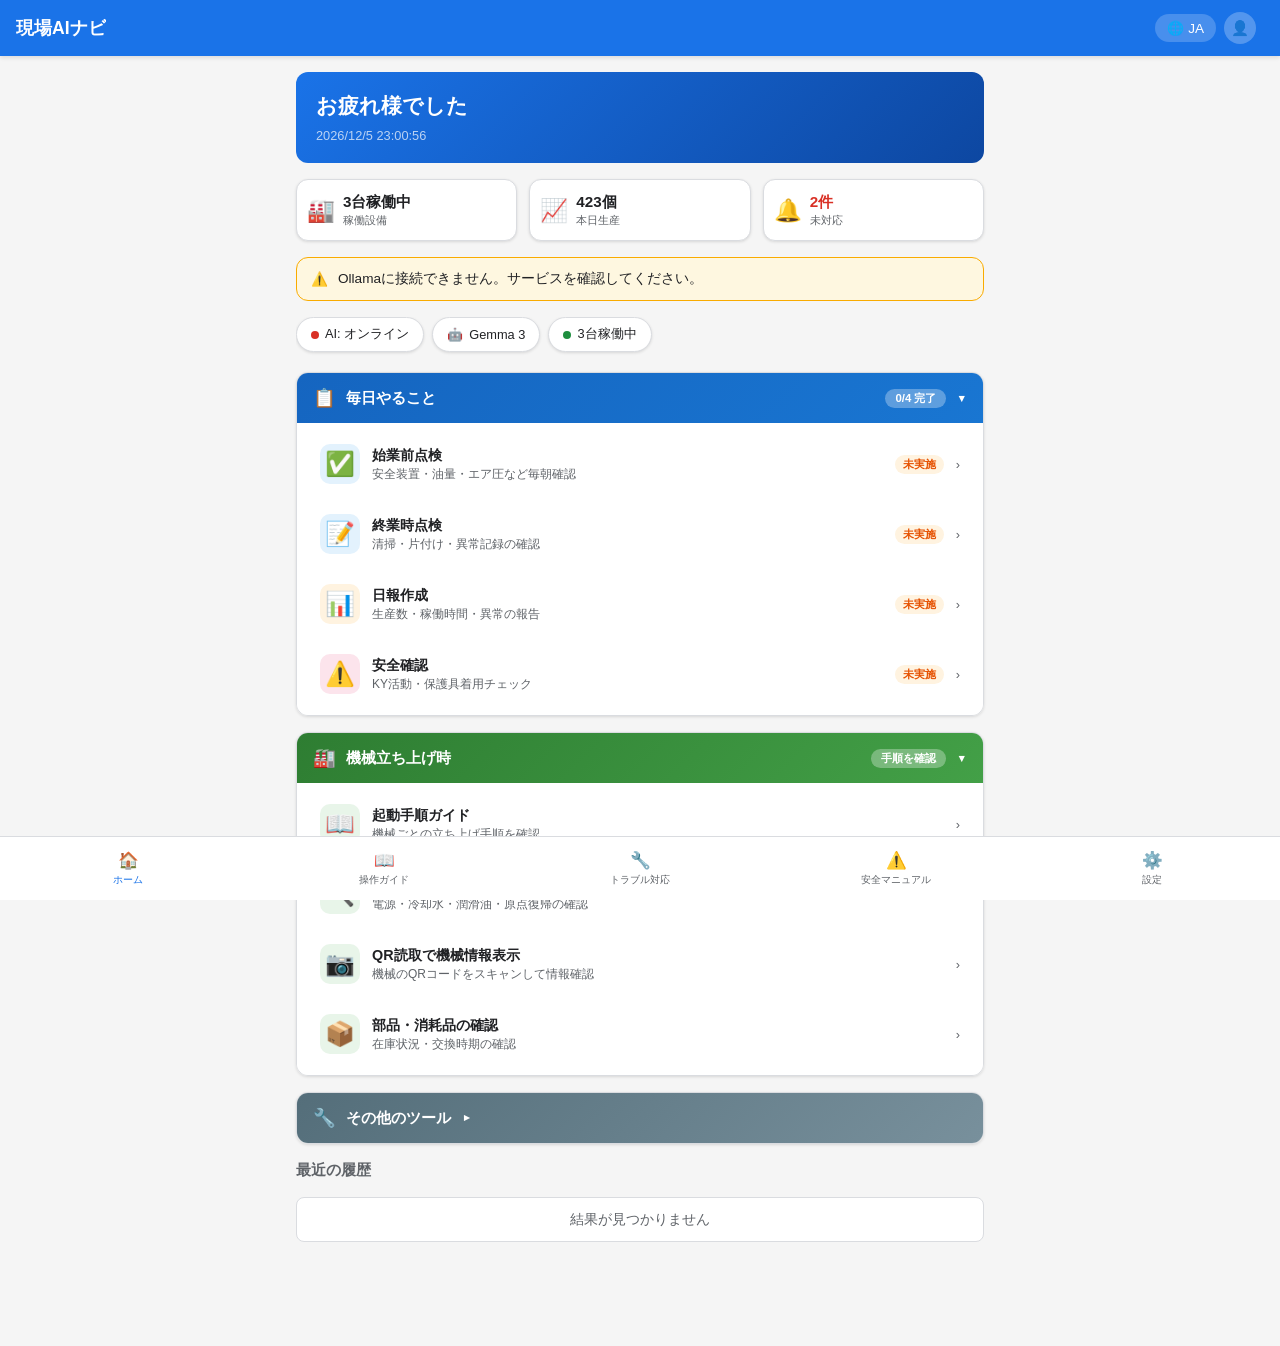
==== app/index.html @ f4dd7ce7 "Initial commit: Genba AI Navi - 製造現場向けAIナビポータル Google Map統合、拠点管理、ダッシュボード、チャット、チェックリスト等を含む  Co-Author" ====
<!DOCTYPE html>
<html lang="ja">
<head>
  <meta charset="UTF-8">
  <meta name="viewport" content="width=device-width, initial-scale=1.0, maximum-scale=1.0, user-scalable=no">
  <title>現場AIナビ</title>
  <link rel="stylesheet" href="css/style.css">
  <link rel="stylesheet" href="css/layout.css">
  <style>
    /* v2 additions */
    .user-info {
      display: flex;
      align-items: center;
      gap: 8px;
    }

    .user-avatar {
      width: 32px;
      height: 32px;
      border-radius: 50%;
      background: rgba(255,255,255,0.25);
      display: flex;
      align-items: center;
      justify-content: center;
      font-size: 0.9em;
      cursor: pointer;
    }

    .user-name {
      font-size: 0.8em;
      max-width: 80px;
      overflow: hidden;
      text-overflow: ellipsis;
      white-space: nowrap;
    }

    .greeting-card {
      background: linear-gradient(135deg, var(--primary), #0d47a1);
      color: #fff;
      border-radius: var(--radius);
      padding: 20px;
    }

    .greeting-card h2 { font-size: 1.3em; margin-bottom: 4px; }
    .greeting-card .greeting-sub { font-size: 0.85em; opacity: 0.85; }
    .greeting-card .greeting-time { font-size: 0.8em; opacity: 0.7; margin-top: 8px; }

    /* status-bar layout via l-scroll-x */
    .status-bar {
    }

    .status-chip {
      display: flex;
      align-items: center;
      gap: 6px;
      padding: 8px 14px;
      background: var(--bg-card);
      border: 1px solid var(--border);
      border-radius: 20px;
      font-size: 0.8em;
      white-space: nowrap;
      box-shadow: var(--shadow);
    }

    .status-dot {
      width: 8px;
      height: 8px;
      border-radius: 50%;
    }

    .status-dot.green { background: var(--success); }
    .status-dot.yellow { background: var(--warning); }
    .status-dot.red { background: var(--danger); }

    .section-header {
      display: flex;
      align-items: center;
      justify-content: space-between;
    }

    .section-header h3 {
      font-size: 0.95em;
      color: var(--text-secondary);
    }

    .section-header a {
      font-size: 0.8em;
      color: var(--primary);
      text-decoration: none;
    }

    .alert-banner {
      background: #fef7e0;
      border: 1px solid #f9ab00;
      border-radius: var(--radius);
      padding: 12px 14px;
      display: flex;
      align-items: center;
      gap: 10px;
      font-size: 0.85em;
    }

    .alert-banner.hidden { display: none; }

    [data-theme="dark"] .alert-banner {
      background: #3e2e00;
      border-color: #f9ab00;
    }

    .user-menu {
      position: fixed;
      top: var(--layout-header-height);
      right: 8px;
      background: var(--bg-card);
      border: 1px solid var(--border);
      border-radius: var(--radius);
      box-shadow: 0 4px 16px rgba(0,0,0,0.15);
      z-index: 150;
      min-width: 200px;
      padding: 8px 0;
    }

    .user-menu.hidden { display: none; }

    .user-menu-header {
      padding: 12px 16px;
      border-bottom: 1px solid var(--border);
    }

    .user-menu-header .menu-name { font-weight: 600; font-size: 0.95em; }
    .user-menu-header .menu-role { font-size: 0.8em; color: var(--text-secondary); }

    .user-menu-item {
      display: block;
      width: 100%;
      padding: 10px 16px;
      background: none;
      border: none;
      text-align: left;
      cursor: pointer;
      font-size: 0.9em;
      color: var(--text);
    }

    .user-menu-item:hover { background: var(--bg); }
    .user-menu-item.danger { color: var(--danger); }

    /* Factory Status Widget — layout via l-grid-3 */
    .factory-status-widget {
    }

    .factory-stat {
      display: flex;
      align-items: center;
      gap: 8px;
      background: var(--bg-card);
      border: 1px solid var(--border);
      border-radius: var(--radius);
      padding: 12px 10px;
      box-shadow: var(--shadow);
    }

    .factory-stat-icon {
      font-size: 1.4em;
    }

    .factory-stat-body {
      display: flex;
      flex-direction: column;
    }

    .factory-stat-value {
      font-size: 0.95em;
      font-weight: 700;
      color: var(--text);
    }

    .factory-stat-value.status-warn {
      color: var(--danger);
    }

    .factory-stat-label {
      font-size: 0.7em;
      color: var(--text-secondary);
    }

    /* Task Category Sections */
    .task-category {
      border-radius: var(--radius);
      overflow: hidden;
      border: 1px solid var(--border);
      box-shadow: var(--shadow);
    }

    .task-category-header {
      display: flex;
      align-items: center;
      gap: 10px;
      padding: 14px 16px;
      font-weight: 700;
      font-size: 0.95em;
      cursor: pointer;
      user-select: none;
    }

    .task-category-header .cat-icon {
      font-size: 1.2em;
    }

    .task-category-header .cat-badge {
      margin-left: auto;
      font-size: 0.75em;
      font-weight: 600;
      padding: 2px 10px;
      border-radius: 12px;
      background: rgba(255,255,255,0.3);
    }

    .task-category-header .cat-chevron {
      font-size: 0.7em;
      transition: transform 0.2s;
    }

    .task-category.collapsed .cat-chevron {
      transform: rotate(-90deg);
    }

    .task-category.collapsed .task-category-body {
      display: none;
    }

    .task-category-body {
      padding: 8px;
      background: var(--bg-card);
    }

    /* Daily tasks - blue theme */
    .task-category.daily .task-category-header {
      background: linear-gradient(135deg, #1565c0, #1976d2);
      color: #fff;
    }

    /* Machine startup tasks - green theme */
    .task-category.startup .task-category-header {
      background: linear-gradient(135deg, #2e7d32, #43a047);
      color: #fff;
    }

    /* Other tools - gray theme */
    .task-category.tools .task-category-header {
      background: linear-gradient(135deg, #546e7a, #78909c);
      color: #fff;
    }

    /* Task items inside categories */
    .task-item {
      display: flex;
      align-items: center;
      gap: 12px;
      padding: 12px 14px;
      background: var(--bg-card);
      border-radius: 8px;
      margin-bottom: 4px;
      cursor: pointer;
      transition: background 0.15s;
      text-decoration: none;
      color: var(--text);
      border: 1px solid transparent;
    }

    .task-item:last-child { margin-bottom: 0; }

    .task-item:hover, .task-item:active {
      background: var(--bg);
      border-color: var(--border);
    }

    .task-item-icon {
      font-size: 1.5em;
      width: 40px;
      height: 40px;
      display: flex;
      align-items: center;
      justify-content: center;
      border-radius: 10px;
      flex-shrink: 0;
    }

    .task-item-icon.blue { background: #e3f2fd; }
    .task-item-icon.green { background: #e8f5e9; }
    .task-item-icon.orange { background: #fff3e0; }
    .task-item-icon.red { background: #fce4ec; }
    .task-item-icon.purple { background: #f3e5f5; }
    .task-item-icon.gray { background: #eceff1; }

    [data-theme="dark"] .task-item-icon.blue { background: #0d47a133; }
    [data-theme="dark"] .task-item-icon.green { background: #1b5e2033; }
    [data-theme="dark"] .task-item-icon.orange { background: #e6510033; }
    [data-theme="dark"] .task-item-icon.red { background: #b7131333; }
    [data-theme="dark"] .task-item-icon.purple { background: #6a1b9a33; }
    [data-theme="dark"] .task-item-icon.gray { background: #37474f33; }

    .task-item-body {
      flex: 1;
      min-width: 0;
    }

    .task-item-title {
      font-weight: 600;
      font-size: 0.9em;
      margin-bottom: 2px;
    }

    .task-item-desc {
      font-size: 0.75em;
      color: var(--text-secondary);
      line-height: 1.3;
    }

    .task-item-arrow {
      color: var(--text-secondary);
      font-size: 0.8em;
      flex-shrink: 0;
    }

    /* Status tag in task item */
    .task-status {
      font-size: 0.7em;
      padding: 2px 8px;
      border-radius: 10px;
      font-weight: 600;
      flex-shrink: 0;
    }

    .task-status.pending {
      background: #fff3e0;
      color: #e65100;
    }

    .task-status.done {
      background: #e8f5e9;
      color: #2e7d32;
    }

    [data-theme="dark"] .task-status.pending {
      background: #e6510033;
      color: #ffb74d;
    }

    [data-theme="dark"] .task-status.done {
      background: #1b5e2033;
      color: #81c784;
    }
  </style>
</head>
<body>
  <!-- Header -->
  <header class="l-header">
    <div class="l-header__left">
      <span class="l-header__title" id="header-title">現場AIナビ</span>
    </div>
    <div class="l-header__actions">
      <button id="lang-btn" class="icon-btn" aria-label="言語切替">
        <span class="lang-icon">🌐</span>
        <span id="current-lang">JA</span>
      </button>
      <div class="user-info" id="user-info">
        <div class="user-avatar" id="user-avatar-btn">👤</div>
        <span class="user-name" id="user-name-display"></span>
      </div>
    </div>
  </header>

  <!-- User Menu Dropdown (z-index: 150) -->
  <div class="user-menu hidden" id="user-menu">
    <div class="user-menu-header">
      <div class="menu-name" id="menu-user-name">--</div>
      <div class="menu-role" id="menu-user-role">--</div>
    </div>
    <button class="user-menu-item" data-page="settings">⚙️ 設定</button>
    <button class="user-menu-item danger" id="logout-btn">🚪 ログアウト</button>
  </div>

  <!-- Language Selector Modal -->
  <div id="lang-modal" class="modal hidden">
    <div class="modal-content">
      <h2 id="lang-modal-title">言語 / Language</h2>
      <div class="lang-options">
        <button class="lang-option" data-lang="ja">🇯🇵 日本語</button>
        <button class="lang-option" data-lang="en">🇺🇸 English</button>
        <button class="lang-option" data-lang="th">🇹🇭 ภาษาไทย</button>
        <button class="lang-option" data-lang="vi">🇻🇳 Tiếng Việt</button>
      </div>
      <button id="lang-modal-close" class="btn-secondary" data-i18n="common.close">閉じる</button>
    </div>
  </div>

  <!-- Main Content -->
  <main class="l-page l-page--has-nav">
    <!-- Home Page -->
    <section id="page-home" class="page active l-page__content">
      <!-- Greeting Card -->
      <div class="greeting-card">
        <h2 id="greeting-text">お疲れ様です</h2>
        <div class="greeting-sub" id="greeting-name"></div>
        <div class="greeting-time" id="greeting-time"></div>
      </div>

      <!-- Factory Status Widget -->
      <div class="factory-status-widget l-grid-3">
        <div class="factory-stat">
          <span class="factory-stat-icon">🏭</span>
          <div class="factory-stat-body">
            <span class="factory-stat-value">3台稼働中</span>
            <span class="factory-stat-label">稼働設備</span>
          </div>
        </div>
        <div class="factory-stat">
          <span class="factory-stat-icon">📈</span>
          <div class="factory-stat-body">
            <span class="factory-stat-value">423個</span>
            <span class="factory-stat-label">本日生産</span>
          </div>
        </div>
        <div class="factory-stat">
          <span class="factory-stat-icon">🔔</span>
          <div class="factory-stat-body">
            <span class="factory-stat-value status-warn">2件</span>
            <span class="factory-stat-label">未対応</span>
          </div>
        </div>
      </div>

      <!-- Alert Banner -->
      <div class="alert-banner hidden" id="alert-banner">
        <span>⚠️</span>
        <span id="alert-text"></span>
      </div>

      <!-- Status Bar -->
      <div class="status-bar l-scroll-x">
        <div class="status-chip">
          <span class="status-dot green"></span>
          <span>AI: <span data-i18n-dynamic="status_online">オンライン</span></span>
        </div>
        <div class="status-chip" id="status-model">
          <span>🤖</span>
          <span id="status-model-name">Gemma 3</span>
        </div>
        <div class="status-chip" id="status-machines">
          <span class="status-dot green"></span>
          <span id="status-machines-text">3台稼働中</span>
        </div>
      </div>

      <!-- Daily Tasks -->
      <div class="task-category daily" id="cat-daily">
        <div class="task-category-header">
          <span class="cat-icon">📋</span>
          <span>毎日やること</span>
          <span class="cat-badge" id="daily-badge">0/4 完了</span>
          <span class="cat-chevron">▼</span>
        </div>
        <div class="task-category-body">
          <a class="task-item" href="pages/checklist.html?type=pre-shift">
            <div class="task-item-icon blue">✅</div>
            <div class="task-item-body">
              <div class="task-item-title">始業前点検</div>
              <div class="task-item-desc">安全装置・油量・エア圧など毎朝確認</div>
            </div>
            <span class="task-status pending" id="status-preshift">未実施</span>
            <span class="task-item-arrow">›</span>
          </a>
          <a class="task-item" href="pages/checklist.html?type=end-shift">
            <div class="task-item-icon blue">📝</div>
            <div class="task-item-body">
              <div class="task-item-title">終業時点検</div>
              <div class="task-item-desc">清掃・片付け・異常記録の確認</div>
            </div>
            <span class="task-status pending" id="status-endshift">未実施</span>
            <span class="task-item-arrow">›</span>
          </a>
          <a class="task-item" href="pages/report.html">
            <div class="task-item-icon orange">📊</div>
            <div class="task-item-body">
              <div class="task-item-title">日報作成</div>
              <div class="task-item-desc">生産数・稼働時間・異常の報告</div>
            </div>
            <span class="task-status pending" id="status-report">未実施</span>
            <span class="task-item-arrow">›</span>
          </a>
          <a class="task-item" onclick="navigateTo('safety'); return false;" href="#">
            <div class="task-item-icon red">⚠️</div>
            <div class="task-item-body">
              <div class="task-item-title">安全確認</div>
              <div class="task-item-desc">KY活動・保護具着用チェック</div>
            </div>
            <span class="task-status pending" id="status-safety">未実施</span>
            <span class="task-item-arrow">›</span>
          </a>
        </div>
      </div>

      <!-- Machine Startup Tasks -->
      <div class="task-category startup" id="cat-startup">
        <div class="task-category-header">
          <span class="cat-icon">🏭</span>
          <span>機械立ち上げ時</span>
          <span class="cat-badge" id="startup-badge">手順を確認</span>
          <span class="cat-chevron">▼</span>
        </div>
        <div class="task-category-body">
          <a class="task-item" onclick="navigateTo('guide'); return false;" href="#">
            <div class="task-item-icon green">📖</div>
            <div class="task-item-body">
              <div class="task-item-title">起動手順ガイド</div>
              <div class="task-item-desc">機械ごとの立ち上げ手順を確認</div>
            </div>
            <span class="task-item-arrow">›</span>
          </a>
          <a class="task-item" href="pages/checklist.html?type=startup">
            <div class="task-item-icon green">🔍</div>
            <div class="task-item-body">
              <div class="task-item-title">起動前チェックリスト</div>
              <div class="task-item-desc">電源・冷却水・潤滑油・原点復帰の確認</div>
            </div>
            <span class="task-item-arrow">›</span>
          </a>
          <a class="task-item" href="pages/qr.html">
            <div class="task-item-icon green">📷</div>
            <div class="task-item-body">
              <div class="task-item-title">QR読取で機械情報表示</div>
              <div class="task-item-desc">機械のQRコードをスキャンして情報確認</div>
            </div>
            <span class="task-item-arrow">›</span>
          </a>
          <a class="task-item" href="pages/parts.html">
            <div class="task-item-icon green">📦</div>
            <div class="task-item-body">
              <div class="task-item-title">部品・消耗品の確認</div>
              <div class="task-item-desc">在庫状況・交換時期の確認</div>
            </div>
            <span class="task-item-arrow">›</span>
          </a>
        </div>
      </div>

      <!-- Other Tools -->
      <div class="task-category tools collapsed" id="cat-tools">
        <div class="task-category-header">
          <span class="cat-icon">🔧</span>
          <span>その他のツール</span>
          <span class="cat-chevron">▼</span>
        </div>
        <div class="task-category-body">
          <a class="task-item" onclick="navigateTo('troubleshoot'); return false;" href="#">
            <div class="task-item-icon orange">🔧</div>
            <div class="task-item-body">
              <div class="task-item-title">トラブル対応</div>
              <div class="task-item-desc">AIがトラブルの原因と対策を提案</div>
            </div>
            <span class="task-item-arrow">›</span>
          </a>
          <a class="task-item" href="pages/chat.html">
            <div class="task-item-icon purple">🤖</div>
            <div class="task-item-body">
              <div class="task-item-title">AIチャット</div>
              <div class="task-item-desc">何でも質問できるAIアシスタント</div>
            </div>
            <span class="task-item-arrow">›</span>
          </a>
          <a class="task-item" href="pages/dashboard.html">
            <div class="task-item-icon blue">📊</div>
            <div class="task-item-body">
              <div class="task-item-title">ダッシュボード</div>
              <div class="task-item-desc">稼働状況・生産実績の一覧</div>
            </div>
            <span class="task-item-arrow">›</span>
          </a>
          <a class="task-item" href="pages/trouble-history.html">
            <div class="task-item-icon gray">📋</div>
            <div class="task-item-body">
              <div class="task-item-title">トラブル履歴</div>
              <div class="task-item-desc">過去のトラブルと対策を検索</div>
            </div>
            <span class="task-item-arrow">›</span>
          </a>
          <a class="task-item" href="pages/maintenance-contact.html">
            <div class="task-item-icon orange">🔧</div>
            <div class="task-item-body">
              <div class="task-item-title">保全連絡</div>
              <div class="task-item-desc">保全担当への連絡・依頼</div>
            </div>
            <span class="task-item-arrow">›</span>
          </a>
          <a class="task-item" href="pages/multisite.html">
            <div class="task-item-icon gray">🏢</div>
            <div class="task-item-body">
              <div class="task-item-title">マルチサイト管理</div>
              <div class="task-item-desc">複数拠点の状況確認</div>
            </div>
            <span class="task-item-arrow">›</span>
          </a>
          <a class="task-item" onclick="navigateTo('settings'); return false;" href="#">
            <div class="task-item-icon gray">⚙️</div>
            <div class="task-item-body">
              <div class="task-item-title">設定</div>
              <div class="task-item-desc">言語・テーマ・AI設定</div>
            </div>
            <span class="task-item-arrow">›</span>
          </a>
        </div>
      </div>

      <!-- Recent History -->
      <div class="section-header">
        <h3 data-i18n="home.recent">最近の履歴</h3>
      </div>
      <ul id="recent-list" class="recent-list">
        <li class="empty-state" data-i18n="common.no_results">結果が見つかりません</li>
      </ul>
    </section>

    <!-- Guide Page -->
    <section id="page-guide" class="page l-page__content">
      <h2 data-i18n="guide.title">機械操作ガイド</h2>
      <div class="search-bar">
        <input type="search" id="guide-search" data-i18n-placeholder="guide.search_placeholder" placeholder="機械名・型番で検索...">
      </div>
      <div id="machine-list" class="card-list"></div>
      <div id="guide-detail" class="guide-detail hidden">
        <button class="btn-back" data-i18n="common.back">戻る</button>
        <div id="guide-steps"></div>
      </div>
    </section>

    <!-- Troubleshoot Page -->
    <section id="page-troubleshoot" class="page l-page__content">
      <h2 data-i18n="troubleshoot.title">トラブルシューティング</h2>
      <div class="chat-container">
        <div id="chat-messages" class="chat-messages">
          <div class="chat-empty-state">
            <span class="chat-empty-state__icon">🤖</span>
            <p class="chat-empty-state__text">機械の症状やトラブルを入力すると、<br>AIが対応方法をアドバイスします</p>
          </div>
        </div>
        <div class="chat-input-area">
          <textarea id="chat-input" rows="2" data-i18n-placeholder="troubleshoot.input_placeholder" placeholder="症状や問題を入力してください..."></textarea>
          <div class="chat-buttons">
            <button id="btn-voice" class="icon-btn voice-btn" aria-label="音声入力">
              <span>🎤</span>
            </button>
            <button id="btn-send" class="btn-primary" data-i18n="troubleshoot.ask_ai">AIに質問</button>
          </div>
        </div>
      </div>
    </section>

    <!-- Safety Page -->
    <section id="page-safety" class="page l-page__content">
      <h2 data-i18n="safety.title">安全マニュアル</h2>
      <div class="search-bar">
        <input type="search" id="safety-search" data-i18n-placeholder="safety.search_placeholder" placeholder="マニュアルを検索...">
      </div>
      <div class="safety-categories l-grid-3">
        <div class="safety-card" data-category="emergency">
          <span class="safety-icon">🚨</span>
          <span data-i18n="safety.emergency">緊急時の対応</span>
        </div>
        <div class="safety-card" data-category="daily">
          <span class="safety-icon">✅</span>
          <span data-i18n="safety.daily_check">日常点検</span>
        </div>
        <div class="safety-card" data-category="equipment">
          <span class="safety-icon">🦺</span>
          <span data-i18n="safety.protective_equipment">保護具</span>
        </div>
      </div>
      <div id="safety-docs" class="card-list"></div>
    </section>

    <!-- Settings Page -->
    <section id="page-settings" class="page l-page__content">
      <h2 data-i18n="settings.title">設定</h2>
      <div class="settings-list">
        <div class="setting-item">
          <label data-i18n="settings.language">言語</label>
          <select id="setting-lang">
            <option value="ja">日本語</option>
            <option value="en">English</option>
            <option value="th">ภาษาไทย</option>
            <option value="vi">Tiếng Việt</option>
          </select>
        </div>
        <div class="setting-item">
          <label data-i18n="settings.font_size">文字サイズ</label>
          <select id="setting-fontsize">
            <option value="small">Small</option>
            <option value="medium" selected>Medium</option>
            <option value="large">Large</option>
            <option value="xlarge">XL</option>
          </select>
        </div>
        <div class="setting-item">
          <label data-i18n="settings.dark_mode">ダークモード</label>
          <label class="toggle">
            <input type="checkbox" id="setting-darkmode">
            <span class="toggle-slider"></span>
          </label>
        </div>
        <div class="setting-item">
          <label data-i18n="settings.voice_enabled">音声読み上げ</label>
          <label class="toggle">
            <input type="checkbox" id="setting-voice" checked>
            <span class="toggle-slider"></span>
          </label>
        </div>
        <div class="setting-item">
          <label data-i18n="settings.voice_speed">読み上げ速度</label>
          <input type="range" id="setting-voice-speed" min="0.5" max="2" step="0.1" value="1">
        </div>
        <div class="setting-item">
          <label data-i18n="settings.ai_model">AIモデル</label>
          <select id="setting-model">
            <option value="gemma3:latest">Gemma 3 (4B)</option>
            <option value="llama3.1:8b">Llama 3.1 (8B)</option>
            <option value="qwen2.5vl:7b">Qwen 2.5 VL (7B)</option>
          </select>
        </div>
      </div>
    </section>
  </main>

  <!-- Bottom Navigation -->
  <nav class="l-nav">
    <button class="nav-item active" data-page="home">
      <span class="nav-icon">🏠</span>
      <span data-i18n="nav.home">ホーム</span>
    </button>
    <button class="nav-item" data-page="guide">
      <span class="nav-icon">📖</span>
      <span data-i18n="nav.guide">操作ガイド</span>
    </button>
    <button class="nav-item" data-page="troubleshoot">
      <span class="nav-icon">🔧</span>
      <span data-i18n="nav.troubleshoot">トラブル対応</span>
    </button>
    <button class="nav-item" data-page="safety">
      <span class="nav-icon">⚠️</span>
      <span data-i18n="nav.safety">安全マニュアル</span>
    </button>
    <button class="nav-item" data-page="settings">
      <span class="nav-icon">⚙️</span>
      <span data-i18n="nav.settings">設定</span>
    </button>
  </nav>

  <script src="js/main.js"></script>
  <script>
    // ========== v2: Session & User ==========
    (function initV2() {
      const session = JSON.parse(localStorage.getItem('genba-session') || 'null');

      // User display
      if (session) {
        document.getElementById('user-name-display').textContent = session.name;
        document.getElementById('menu-user-name').textContent = session.name;
        const roleLabels = {
          operator: 'オペレーター', leader: 'ラインリーダー',
          maintenance: '保全担当', manager: '管理者',
        };
        document.getElementById('menu-user-role').textContent =
          `${session.id} / ${roleLabels[session.role] || session.role}`;
      }

      // Greeting with time
      const hour = new Date().getHours();
      const greetings = {
        ja: hour < 12 ? 'おはようございます' : hour < 18 ? 'お疲れ様です' : 'お疲れ様でした',
        en: hour < 12 ? 'Good morning' : hour < 18 ? 'Good afternoon' : 'Good evening',
        th: hour < 12 ? 'สวัสดีตอนเช้า' : hour < 18 ? 'สวัสดีตอนบ่าย' : 'สวัสดีตอนเย็น',
        vi: hour < 12 ? 'Chào buổi sáng' : hour < 18 ? 'Chào buổi chiều' : 'Chào buổi tối',
      };

      const lang = state.lang;
      document.getElementById('greeting-text').textContent = greetings[lang] || greetings.ja;
      document.getElementById('greeting-name').textContent = session ? session.name : '';
      document.getElementById('greeting-time').textContent = new Date().toLocaleString(
        lang === 'ja' ? 'ja-JP' : lang === 'th' ? 'th-TH' : lang === 'vi' ? 'vi-VN' : 'en-US'
      );

      // Model name in status bar
      const modelNames = {
        'gemma3:latest': 'Gemma 3',
        'llama3.1:8b': 'Llama 3.1',
        'qwen2.5vl:7b': 'Qwen 2.5 VL',
      };
      document.getElementById('status-model-name').textContent =
        modelNames[state.aiModel] || state.aiModel;

      // Check Ollama status
      fetch('http://localhost:11434/api/tags')
        .then(r => r.json())
        .then(() => {
          // Online - already shows green
        })
        .catch(() => {
          const chip = document.querySelector('.status-chip .status-dot.green');
          if (chip) { chip.classList.remove('green'); chip.classList.add('red'); }
          const banner = document.getElementById('alert-banner');
          const alertText = document.getElementById('alert-text');
          banner.classList.remove('hidden');
          alertText.textContent = lang === 'ja' ? 'Ollamaに接続できません。サービスを確認してください。'
            : lang === 'th' ? 'ไม่สามารถเชื่อมต่อ Ollama ได้ กรุณาตรวจสอบ'
            : lang === 'vi' ? 'Không thể kết nối Ollama. Vui lòng kiểm tra.'
            : 'Cannot connect to Ollama. Please check the service.';
        });

      // User menu toggle
      const avatarBtn = document.getElementById('user-avatar-btn');
      const userMenu = document.getElementById('user-menu');
      avatarBtn.addEventListener('click', () => userMenu.classList.toggle('hidden'));
      document.addEventListener('click', (e) => {
        if (!userMenu.contains(e.target) && e.target !== avatarBtn) {
          userMenu.classList.add('hidden');
        }
      });

      // Settings item in user menu
      userMenu.querySelector('[data-page="settings"]').addEventListener('click', () => {
        navigateTo('settings');
        userMenu.classList.add('hidden');
      });

      // Logout
      document.getElementById('logout-btn').addEventListener('click', () => {
        localStorage.removeItem('genba-session');
        window.location.href = 'login.html';
      });

      // ===== Collapsible category headers (event delegation) =====
      document.querySelectorAll('.task-category-header').forEach(header => {
        header.addEventListener('click', () => header.parentElement.classList.toggle('collapsed'));
      });

      // ===== Daily task status check =====
      (function checkDailyStatus() {
        const today = new Date().toISOString().slice(0, 10);
        const checklists = JSON.parse(localStorage.getItem('genba-checklists') || '[]');

        // Single pass through checklists for both types
        const doneTypes = new Set();
        for (const c of checklists) {
          if (c.date && c.date.startsWith(today)) doneTypes.add(c.type);
        }

        const reportDone = JSON.parse(localStorage.getItem('genba-reports') || '[]')
          .some(r => r.type === 'daily' && r.date && r.date.startsWith(today));
        const safetyDone = localStorage.getItem('genba-safety-' + today) === 'done';

        const tasks = [
          { id: 'status-preshift', done: doneTypes.has('pre-shift') },
          { id: 'status-endshift', done: doneTypes.has('end-shift') },
          { id: 'status-report', done: reportDone },
          { id: 'status-safety', done: safetyDone },
        ];

        let doneCount = 0;
        for (const t of tasks) {
          const el = document.getElementById(t.id);
          el.textContent = t.done ? '完了' : '未実施';
          el.className = 'task-status ' + (t.done ? 'done' : 'pending');
          if (t.done) doneCount++;
        }

        document.getElementById('daily-badge').textContent =
          doneCount + '/' + tasks.length + ' 完了';
      })();
    })();
  </script>
</body>
</html>
---- app/css/style.css ----
/* ========== CSS Variables ========== */
:root {
  --primary: #1a73e8;
  --primary-dark: #1557b0;
  --danger: #d93025;
  --warning: #f9ab00;
  --success: #1e8e3e;
  --bg: #f5f5f5;
  --bg-card: #ffffff;
  --text: #202124;
  --text-secondary: #5f6368;
  --border: #dadce0;
  --shadow: 0 1px 3px rgba(0, 0, 0, 0.12);
  --radius: 12px;
  /* Layout heights defined in layout.css: --layout-header-height, --layout-nav-height */
  --font-size-base: 16px;
}

[data-theme="dark"] {
  --bg: #1a1a2e;
  --bg-card: #16213e;
  --text: #e0e0e0;
  --text-secondary: #a0a0a0;
  --border: #333;
  --shadow: 0 1px 3px rgba(0, 0, 0, 0.4);
}

[data-fontsize="small"] { --font-size-base: 14px; }
[data-fontsize="medium"] { --font-size-base: 16px; }
[data-fontsize="large"] { --font-size-base: 20px; }
[data-fontsize="xlarge"] { --font-size-base: 24px; }

/* ========== Reset & Base ========== */
html { scroll-behavior: smooth; }
* { margin: 0; padding: 0; box-sizing: border-box; }

body {
  font-family: -apple-system, BlinkMacSystemFont, "Hiragino Sans", "Noto Sans JP", sans-serif;
  font-size: var(--font-size-base);
  background: var(--bg);
  color: var(--text);
  min-height: 100vh;
  -webkit-text-size-adjust: 100%;
}

/* ========== Header (component styles) ========== */
#lang-btn {
  display: flex;
  align-items: center;
  gap: 4px;
  background: rgba(255, 255, 255, 0.2);
  border: none;
  color: #fff;
  padding: 6px 12px;
  border-radius: 20px;
  cursor: pointer;
  font-size: 0.85em;
}

.page {
  display: none !important;
  animation: fadeIn 0.2s ease;
}

.page.active { display: flex !important; flex-direction: column; }

@keyframes fadeIn {
  from { opacity: 0; transform: translateY(8px); }
  to { opacity: 1; transform: translateY(0); }
}

/* ========== Bottom Nav (component styles) ========== */

.nav-item {
  display: flex;
  flex-direction: column;
  align-items: center;
  gap: 2px;
  background: none;
  border: none;
  color: var(--text-secondary);
  cursor: pointer;
  padding: 8px 4px;
  font-size: 0.65em;
  transition: color 0.2s;
  min-width: 0;
  flex: 1;
}

.nav-item.active { color: var(--primary); }
.nav-icon { font-size: 1.6em; }

/* ========== Home Page ========== */
.greeting h2 {
  font-size: 1.4em;
  margin-bottom: 20px;
  padding-top: 8px;
}

.quick-actions h3,
.recent-section h3 {
  font-size: 0.95em;
  color: var(--text-secondary);
  margin-bottom: 12px;
}

.action-grid {
  display: grid;
  grid-template-columns: repeat(2, 1fr);
  gap: 12px;
  margin-bottom: 24px;
}

.action-card {
  display: flex;
  flex-direction: column;
  align-items: center;
  gap: 8px;
  padding: 20px 12px;
  background: var(--bg-card);
  border: 1px solid var(--border);
  border-radius: var(--radius);
  cursor: pointer;
  box-shadow: var(--shadow);
  font-size: 0.9em;
  color: var(--text);
  transition: transform 0.15s, box-shadow 0.15s, background 0.15s;
}

.action-card:hover {
  box-shadow: 0 4px 12px rgba(0, 0, 0, 0.15);
  background: var(--bg);
}

.action-card:active { transform: scale(0.97); }
.action-icon { font-size: 2em; }

.recent-list {
  list-style: none;
}

.recent-list li {
  padding: 12px;
  background: var(--bg-card);
  border-radius: 8px;
  margin-bottom: 8px;
  border: 1px solid var(--border);
  font-size: 0.9em;
  color: var(--text-secondary);
}

/* ========== Search Bar ========== */
.search-bar {
  /* margin handled by parent l-page__content gap */
}

.search-bar input {
  width: 100%;
  padding: 12px 16px;
  border: 1px solid var(--border);
  border-radius: var(--radius);
  font-size: 1em;
  background: var(--bg-card);
  color: var(--text);
}

/* ========== Card List ========== */
.card-list {
  display: flex;
  flex-direction: column;
  gap: 8px;
}

.card-item {
  display: flex;
  align-items: center;
  gap: 12px;
  padding: 14px;
  background: var(--bg-card);
  border: 1px solid var(--border);
  border-radius: var(--radius);
  cursor: pointer;
  box-shadow: var(--shadow);
  transition: transform 0.15s;
}

.card-item:active { transform: scale(0.98); }

.card-item .card-icon { font-size: 1.5em; }

.card-item .card-info {
  flex: 1;
}

.card-item .card-title {
  font-weight: 600;
  font-size: 0.95em;
}

.card-item .card-desc {
  font-size: 0.8em;
  color: var(--text-secondary);
  margin-top: 2px;
}

/* ========== Guide Detail ========== */
.guide-detail {
  margin-top: 16px;
}

.guide-detail.hidden { display: none; }

.step-card {
  background: var(--bg-card);
  border: 1px solid var(--border);
  border-radius: var(--radius);
  padding: 16px;
  margin-bottom: 12px;
  box-shadow: var(--shadow);
}

.step-number {
  display: inline-block;
  background: var(--primary);
  color: #fff;
  width: 28px;
  height: 28px;
  border-radius: 50%;
  text-align: center;
  line-height: 28px;
  font-size: 0.85em;
  font-weight: 600;
  margin-bottom: 8px;
}

.step-text {
  font-size: 0.95em;
  line-height: 1.6;
}

.step-media {
  margin-top: 12px;
}

.step-media img,
.step-media video {
  width: 100%;
  border-radius: 8px;
}

.btn-back {
  background: none;
  border: 1px solid var(--border);
  padding: 8px 16px;
  border-radius: 8px;
  cursor: pointer;
  color: var(--text);
  margin-bottom: 16px;
  font-size: 0.9em;
}

/* ========== Chat / Troubleshoot ========== */
.chat-container {
  display: flex;
  flex-direction: column;
  height: calc(100vh - var(--layout-header-height) - var(--layout-nav-height) - 80px);
}

.chat-messages {
  flex: 1;
  overflow-y: auto;
  padding: 8px 0;
  display: flex;
  flex-direction: column;
  gap: 12px;
}

.chat-empty-state {
  flex: 1;
  display: flex;
  flex-direction: column;
  align-items: center;
  justify-content: center;
  opacity: 0.5;
}

.chat-empty-state__icon {
  font-size: 3em;
  margin-bottom: 12px;
}

.chat-empty-state__text {
  text-align: center;
  font-size: 0.95em;
  line-height: 1.6;
  color: var(--text-secondary);
}

.chat-bubble {
  max-width: 85%;
  padding: 12px 16px;
  border-radius: 16px;
  font-size: 0.95em;
  line-height: 1.5;
  word-break: break-word;
}

.chat-bubble.user {
  align-self: flex-end;
  background: var(--primary);
  color: #fff;
  border-bottom-right-radius: 4px;
}

.chat-bubble.ai {
  align-self: flex-start;
  background: var(--bg-card);
  border: 1px solid var(--border);
  border-bottom-left-radius: 4px;
}

.chat-bubble.ai .read-aloud-btn {
  display: inline-block;
  margin-top: 8px;
  background: none;
  border: 1px solid var(--border);
  padding: 4px 10px;
  border-radius: 16px;
  cursor: pointer;
  font-size: 0.8em;
  color: var(--text-secondary);
}

.chat-bubble.thinking {
  align-self: flex-start;
  background: var(--bg-card);
  border: 1px solid var(--border);
  color: var(--text-secondary);
  font-style: italic;
}

.chat-input-area {
  padding: 12px 0;
  display: flex;
  flex-direction: column;
  gap: 8px;
}

#chat-input {
  width: 100%;
  padding: 12px;
  border: 1px solid var(--border);
  border-radius: var(--radius);
  resize: none;
  font-size: 1em;
  font-family: inherit;
  background: var(--bg-card);
  color: var(--text);
}

.chat-buttons {
  display: flex;
  gap: 8px;
  justify-content: flex-end;
}

.btn-primary {
  background: var(--primary);
  color: #fff;
  border: none;
  padding: 10px 20px;
  border-radius: var(--radius);
  cursor: pointer;
  font-size: 0.95em;
  font-weight: 500;
}

.btn-primary:active { background: var(--primary-dark); }

.btn-secondary {
  background: var(--bg-card);
  color: var(--text);
  border: 1px solid var(--border);
  padding: 10px 20px;
  border-radius: var(--radius);
  cursor: pointer;
  font-size: 0.95em;
}

.icon-btn {
  border: none;
  background: none;
  cursor: pointer;
  font-size: 1.2em;
  padding: 8px;
}

.voice-btn {
  background: var(--bg-card);
  border: 1px solid var(--border) !important;
  border-radius: 50%;
  width: 44px;
  height: 44px;
  display: flex;
  align-items: center;
  justify-content: center;
}

.voice-btn.recording {
  background: var(--danger);
  border-color: var(--danger) !important;
  animation: pulse 1s infinite;
}

@keyframes pulse {
  0%, 100% { transform: scale(1); }
  50% { transform: scale(1.1); }
}

/* ========== Safety Page ========== */
.safety-categories {
  display: grid;
  grid-template-columns: repeat(3, 1fr);
  gap: 8px;
}

.safety-card {
  display: flex;
  flex-direction: column;
  align-items: center;
  gap: 6px;
  padding: 16px 8px;
  background: var(--bg-card);
  border: 1px solid var(--border);
  border-radius: var(--radius);
  cursor: pointer;
  font-size: 0.8em;
  text-align: center;
  box-shadow: var(--shadow);
}

.safety-card.active {
  border-color: var(--primary);
  background: rgba(26, 115, 232, 0.08);
}

.safety-icon { font-size: 1.8em; }

/* ========== Settings Page ========== */
.settings-list {
  display: flex;
  flex-direction: column;
  gap: 4px;
}

.setting-item {
  display: flex;
  align-items: center;
  justify-content: space-between;
  padding: 14px 16px;
  background: var(--bg-card);
  border: 1px solid var(--border);
  border-radius: var(--radius);
}

.setting-item label:first-child {
  font-weight: 500;
  font-size: 0.95em;
}

.setting-item select,
.setting-item input[type="range"] {
  font-size: 0.9em;
  padding: 4px 8px;
  border: 1px solid var(--border);
  border-radius: 6px;
  background: var(--bg);
  color: var(--text);
}

/* Toggle Switch */
.toggle {
  position: relative;
  display: inline-block;
  width: 50px;
  height: 28px;
}

.toggle input { opacity: 0; width: 0; height: 0; }

.toggle-slider {
  position: absolute;
  cursor: pointer;
  inset: 0;
  background: #ccc;
  border-radius: 28px;
  transition: 0.3s;
}

.toggle-slider::before {
  content: "";
  position: absolute;
  width: 22px;
  height: 22px;
  left: 3px;
  bottom: 3px;
  background: #fff;
  border-radius: 50%;
  transition: 0.3s;
}

.toggle input:checked + .toggle-slider { background: var(--primary); }
.toggle input:checked + .toggle-slider::before { transform: translateX(22px); }

/* ========== Modal ========== */
.modal {
  position: fixed;
  inset: 0;
  background: rgba(0, 0, 0, 0.5);
  display: flex;
  align-items: center;
  justify-content: center;
  z-index: 200;
}

.modal.hidden { display: none; }

.modal-content {
  background: var(--bg-card);
  border-radius: var(--radius);
  padding: 24px;
  width: 90%;
  max-width: 360px;
  text-align: center;
}

.modal-content h2 {
  margin-bottom: 16px;
  font-size: 1.1em;
}

.lang-options {
  display: flex;
  flex-direction: column;
  gap: 8px;
  margin-bottom: 16px;
}

.lang-option {
  padding: 14px;
  border: 1px solid var(--border);
  border-radius: 8px;
  background: var(--bg);
  cursor: pointer;
  font-size: 1.05em;
  color: var(--text);
  transition: background 0.15s;
}

.lang-option:hover,
.lang-option.active {
  background: rgba(26, 115, 232, 0.1);
  border-color: var(--primary);
}

/* ========== Badge ========== */
.badge {
  display: inline-block;
  padding: 3px 10px;
  border-radius: 12px;
  font-size: 0.75em;
  font-weight: 600;
}

.badge.success { background: #e6f4ea; color: #1e8e3e; }
.badge.warning { background: #fef7e0; color: #e37400; }
.badge.danger { background: #fce8e6; color: #d93025; }
.badge.info { background: #e8f0fe; color: #1a73e8; }

[data-theme="dark"] .badge.success { background: #1b3a26; color: #81c995; }
[data-theme="dark"] .badge.warning { background: #3e2e00; color: #fdd663; }
[data-theme="dark"] .badge.danger { background: #3c1410; color: #f28b82; }
[data-theme="dark"] .badge.info { background: #1a2744; color: #8ab4f8; }

/* ========== Progress Bar ========== */
.progress-bar {
  height: 6px;
  background: var(--bg);
  border-radius: 3px;
  overflow: hidden;
}

.progress-fill {
  height: 100%;
  border-radius: 3px;
  background: var(--primary);
  transition: width 0.3s;
}

/* ========== Floating Action Button ========== */
.fab {
  position: fixed;
  bottom: calc(var(--layout-nav-height) + 16px);
  right: 16px;
  width: 56px;
  height: 56px;
  border-radius: 50%;
  background: var(--primary);
  color: #fff;
  border: none;
  box-shadow: 0 4px 12px rgba(0, 0, 0, 0.25);
  cursor: pointer;
  font-size: 1.5em;
  display: flex;
  align-items: center;
  justify-content: center;
  z-index: 90;
  transition: transform 0.2s, box-shadow 0.2s;
}

.fab:hover {
  transform: scale(1.08);
  box-shadow: 0 6px 20px rgba(0, 0, 0, 0.3);
}

.fab:active { transform: scale(0.95); }

/* ========== Chip ========== */
.chip {
  display: inline-flex;
  align-items: center;
  gap: 4px;
  padding: 4px 12px;
  border-radius: 16px;
  font-size: 0.75em;
  font-weight: 500;
  background: var(--bg);
  color: var(--text-secondary);
  border: 1px solid var(--border);
  white-space: nowrap;
}

.chip.active {
  background: rgba(26, 115, 232, 0.1);
  color: var(--primary);
  border-color: var(--primary);
}

/* ========== Print ========== */
/* Print styles handled by layout.css */

/* ========== Utilities ========== */
.hidden { display: none !important; }
.empty-state { text-align: center; color: var(--text-secondary); }
---- app/css/layout.css ----
/* ========================================
   Layout System — Genba AI Navi
   All l-* layout classes
   ======================================== */

/* ===== CSS Variables (Layout) ===== */
:root {
  --layout-header-height: 56px;
  --layout-nav-height: 64px;
}

/* ===== Layout Shell ===== */
.l-page {
  padding-top: calc(var(--layout-header-height) + env(safe-area-inset-top, 0px));
  padding-bottom: 16px;
  min-height: 100vh;
}

.l-page--has-nav {
  padding-bottom: calc(var(--layout-nav-height) + 16px);
}

.l-page--no-header {
  padding-top: 0;
}

.l-page__content {
  padding: 16px;
  display: flex;
  flex-direction: column;
  gap: 16px;
}

/* ===== Header ===== */
.l-header {
  position: fixed;
  top: 0;
  left: 0;
  right: 0;
  height: calc(var(--layout-header-height) + env(safe-area-inset-top, 0px));
  padding-top: env(safe-area-inset-top, 0px);
  display: flex;
  align-items: center;
  justify-content: space-between;
  padding-left: 16px;
  padding-right: 16px;
  background: var(--primary);
  color: #fff;
  z-index: 100;
  box-shadow: 0 2px 4px rgba(0, 0, 0, 0.1);
}

.l-header__left {
  display: flex;
  align-items: center;
  gap: 8px;
  min-width: 0;
}

.l-header__title {
  font-size: 1.1em;
  font-weight: 700;
  white-space: nowrap;
  overflow: hidden;
  text-overflow: ellipsis;
}

.l-header__actions {
  display: flex;
  align-items: center;
  gap: 8px;
  flex-shrink: 0;
}

.l-header__back {
  width: 40px;
  height: 40px;
  display: flex;
  align-items: center;
  justify-content: center;
  border: none;
  background: none;
  color: inherit;
  font-size: 1.2em;
  cursor: pointer;
  border-radius: 50%;
  flex-shrink: 0;
}

.l-header__back:active {
  background: rgba(255, 255, 255, 0.15);
}

/* ===== Bottom Nav ===== */
.l-nav {
  position: fixed;
  bottom: 0;
  left: 0;
  right: 0;
  height: var(--layout-nav-height);
  display: flex;
  justify-content: space-around;
  align-items: center;
  background: var(--bg-card);
  border-top: 1px solid var(--border);
  z-index: 100;
  padding-bottom: env(safe-area-inset-bottom, 0);
}

/* ===== Grid Systems ===== */
.l-grid-2 {
  display: grid;
  grid-template-columns: repeat(2, 1fr);
  gap: 10px;
}

.l-grid-3 {
  display: grid;
  grid-template-columns: repeat(3, 1fr);
  gap: 8px;
}

.l-grid-4 {
  display: grid;
  grid-template-columns: repeat(4, 1fr);
  gap: 8px;
}

/* ===== Section Stacking ===== */
.l-stack {
  display: flex;
  flex-direction: column;
}

.l-stack--xs { gap: 4px; }
.l-stack--sm { gap: 8px; }
.l-stack--md { gap: 16px; }
.l-stack--lg { gap: 24px; }

/* ===== Horizontal Scroll (chips, tabs) ===== */
.l-scroll-x {
  display: flex;
  gap: 8px;
  overflow-x: auto;
  padding-bottom: 4px;
  -webkit-overflow-scrolling: touch;
  scrollbar-width: none;
}

.l-scroll-x::-webkit-scrollbar { display: none; }

/* ===== Sticky Footer (submit buttons) ===== */
.l-sticky-bottom {
  position: sticky;
  bottom: 0;
  padding: 12px 16px;
  background: var(--bg-card);
  border-top: 1px solid var(--border);
  z-index: 10;
}

/* ===== Chat Layout ===== */
.l-chat {
  display: flex;
  flex-direction: column;
  height: calc(100vh - var(--layout-header-height) - env(safe-area-inset-top, 0px));
}

.l-chat__messages {
  flex: 1;
  overflow-y: auto;
  padding: 16px;
  display: flex;
  flex-direction: column;
  gap: 12px;
}

.l-chat__input {
  position: sticky;
  bottom: 0;
  padding: 12px 16px;
  padding-bottom: calc(12px + env(safe-area-inset-bottom, 0px));
  background: var(--bg-card);
  border-top: 1px solid var(--border);
}

/* ===== Login Layout ===== */
.l-login {
  min-height: 100vh;
  display: flex;
  align-items: center;
  justify-content: center;
  padding: 20px;
  background: linear-gradient(135deg, var(--primary), #0d47a1);
}

.l-login__card {
  width: 100%;
  max-width: 400px;
  background: var(--bg-card);
  border-radius: var(--radius);
  padding: 32px 24px;
  box-shadow: 0 8px 32px rgba(0, 0, 0, 0.2);
}

/* ===== Responsive ===== */
@media (min-width: 768px) {
  .l-page__content {
    max-width: 720px;
    margin: 0 auto;
  }

  .l-grid-2 { gap: 16px; }
  .l-grid-3 { gap: 12px; }

  .l-login__card { max-width: 480px; }
}

/* ===== Print ===== */
@media print {
  .l-header,
  .l-nav {
    display: none !important;
  }

  .l-page {
    padding-top: 0;
    padding-bottom: 0;
  }
}
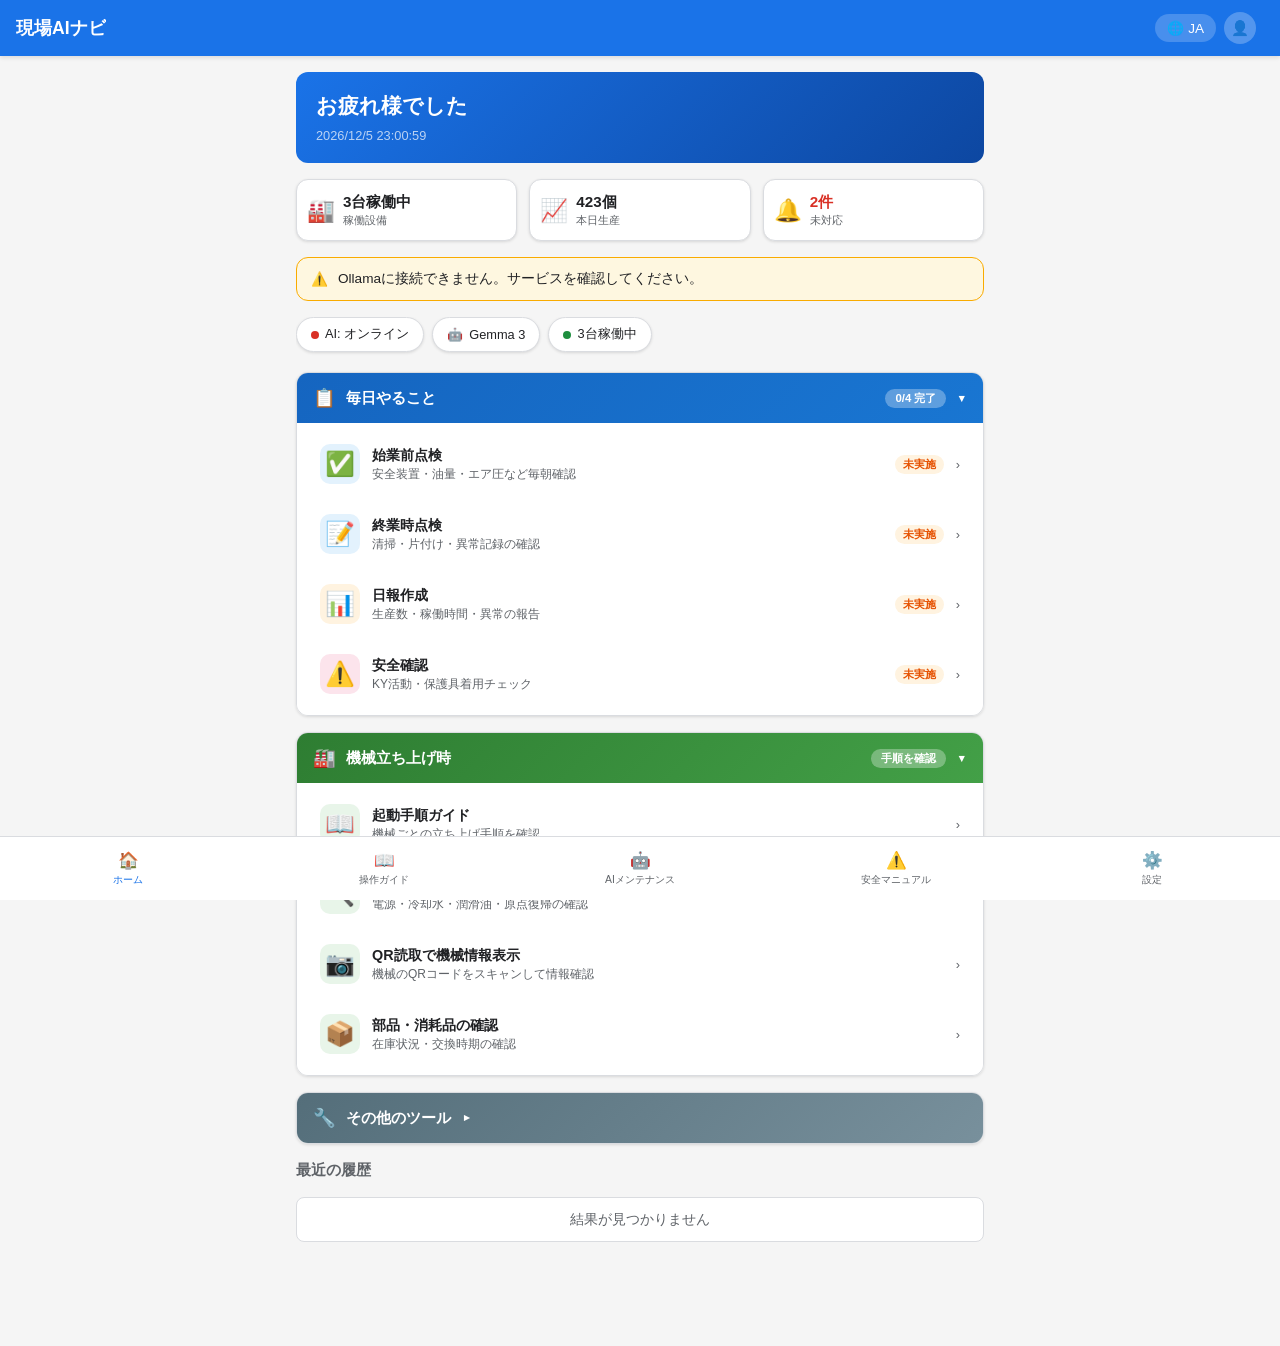
==== commit 6826a01b: "feat: 要望ボタン統合・モーダルフォーカストラップ・API設定を config.js に外部化" ====
--- a/app/index.html
+++ b/app/index.html
@@ -350,6 +350,81 @@
     [data-theme="dark"] .task-status.done {
       background: #1b5e2033;
       color: #81c784;
+    }
+
+    /* Feature Request Modal */
+    .fr-modal-content {
+      text-align: left;
+      max-width: 420px;
+      max-height: 85vh;
+      overflow-y: auto;
+    }
+
+    .fr-modal-content h2 {
+      text-align: center;
+    }
+
+    .fr-form {
+      display: flex;
+      flex-direction: column;
+      gap: 14px;
+    }
+
+    .fr-field {
+      display: flex;
+      flex-direction: column;
+      gap: 4px;
+    }
+
+    .fr-field label {
+      font-weight: 500;
+      font-size: 0.9em;
+      color: var(--text);
+    }
+
+    .fr-field input[type="text"],
+    .fr-field textarea,
+    .fr-field select {
+      width: 100%;
+      padding: 10px 12px;
+      border: 1px solid var(--border);
+      border-radius: 8px;
+      font-size: 0.9em;
+      font-family: inherit;
+      background: var(--bg);
+      color: var(--text);
+    }
+
+    .fr-field textarea {
+      resize: vertical;
+    }
+
+    .fr-field input[type="file"] {
+      font-size: 0.85em;
+      color: var(--text-secondary);
+    }
+
+    .fr-hint {
+      font-size: 0.75em;
+      color: var(--text-secondary);
+    }
+
+    .fr-actions {
+      display: flex;
+      gap: 8px;
+      justify-content: flex-end;
+      margin-top: 4px;
+    }
+
+    .fr-actions .btn-primary,
+    .fr-actions .btn-secondary {
+      padding: 10px 24px;
+      font-size: 0.9em;
+    }
+
+    .fr-actions .btn-primary:disabled {
+      opacity: 0.6;
+      cursor: not-allowed;
     }
   </style>
 </head>
@@ -382,7 +457,7 @@
   </div>
 
   <!-- Language Selector Modal -->
-  <div id="lang-modal" class="modal hidden">
+  <div id="lang-modal" class="modal hidden" role="dialog" aria-modal="true" aria-labelledby="lang-modal-title">
     <div class="modal-content">
       <h2 id="lang-modal-title">言語 / Language</h2>
       <div class="lang-options">
@@ -553,19 +628,11 @@
           <span class="cat-chevron">▼</span>
         </div>
         <div class="task-category-body">
-          <a class="task-item" onclick="navigateTo('troubleshoot'); return false;" href="#">
-            <div class="task-item-icon orange">🔧</div>
-            <div class="task-item-body">
-              <div class="task-item-title">トラブル対応</div>
-              <div class="task-item-desc">AIがトラブルの原因と対策を提案</div>
-            </div>
-            <span class="task-item-arrow">›</span>
-          </a>
           <a class="task-item" href="pages/chat.html">
             <div class="task-item-icon purple">🤖</div>
             <div class="task-item-body">
-              <div class="task-item-title">AIチャット</div>
-              <div class="task-item-desc">何でも質問できるAIアシスタント</div>
+              <div class="task-item-title">AIアシスタント</div>
+              <div class="task-item-desc">トラブル対応・マニュアル検索・何でも質問</div>
             </div>
             <span class="task-item-arrow">›</span>
           </a>
@@ -606,6 +673,14 @@
             <div class="task-item-body">
               <div class="task-item-title">設定</div>
               <div class="task-item-desc">言語・テーマ・AI設定</div>
+            </div>
+            <span class="task-item-arrow">›</span>
+          </a>
+          <a class="task-item" onclick="openFeatureRequestModal(); return false;" href="#">
+            <div class="task-item-icon purple">💡</div>
+            <div class="task-item-body">
+              <div class="task-item-title" data-i18n="feature_request.nav_label">機能改善</div>
+              <div class="task-item-desc" data-i18n="feature_request.title">機能改善のご要望</div>
             </div>
             <span class="task-item-arrow">›</span>
           </a>
@@ -741,9 +816,9 @@
       <span class="nav-icon">📖</span>
       <span data-i18n="nav.guide">操作ガイド</span>
     </button>
-    <button class="nav-item" data-page="troubleshoot">
-      <span class="nav-icon">🔧</span>
-      <span data-i18n="nav.troubleshoot">トラブル対応</span>
+    <button class="nav-item" onclick="window.location.href='pages/chat.html'" data-page="chat">
+      <span class="nav-icon">🤖</span>
+      <span data-i18n="nav.ai_maintenance">AIメンテナンス</span>
     </button>
     <button class="nav-item" data-page="safety">
       <span class="nav-icon">⚠️</span>
@@ -755,6 +830,45 @@
     </button>
   </nav>
 
+  <!-- Feature Request Modal -->
+  <div id="feature-request-modal" class="modal hidden" role="dialog" aria-modal="true" aria-labelledby="fr-modal-title">
+    <div class="modal-content fr-modal-content">
+      <h2 id="fr-modal-title" data-i18n="feature_request.title">機能改善のご要望</h2>
+      <form id="feature-request-form" class="fr-form">
+        <div class="fr-field">
+          <label data-i18n="feature_request.field_title">タイトル</label>
+          <input type="text" id="fr-title" required
+            data-i18n-placeholder="feature_request.field_title_placeholder"
+            placeholder="改善したい内容を一言で...">
+        </div>
+        <div class="fr-field">
+          <label data-i18n="feature_request.field_desc">詳細</label>
+          <textarea id="fr-description" rows="4" required
+            data-i18n-placeholder="feature_request.field_desc_placeholder"
+            placeholder="具体的な内容を記入してください..."></textarea>
+        </div>
+        <div class="fr-field">
+          <label data-i18n="feature_request.field_priority">優先度</label>
+          <select id="fr-priority">
+            <option value="LOW" data-i18n="feature_request.priority_low">低</option>
+            <option value="MEDIUM" selected data-i18n="feature_request.priority_medium">中</option>
+            <option value="HIGH" data-i18n="feature_request.priority_high">高</option>
+          </select>
+        </div>
+        <div class="fr-field">
+          <label data-i18n="feature_request.field_attachments">添付ファイル</label>
+          <input type="file" id="fr-attachments" multiple accept="image/*,video/*">
+          <span class="fr-hint" data-i18n="feature_request.field_attachments_hint">画像・動画を選択（複数可）</span>
+        </div>
+        <div class="fr-actions">
+          <button type="button" class="btn-secondary" id="fr-cancel-btn" data-i18n="common.cancel">キャンセル</button>
+          <button type="submit" class="btn-primary" id="fr-submit-btn" data-i18n="feature_request.submit">送信</button>
+        </div>
+      </form>
+    </div>
+  </div>
+
+  <script src="js/config.js"></script>
   <script src="js/main.js"></script>
   <script>
     // ========== v2: Session & User ==========
